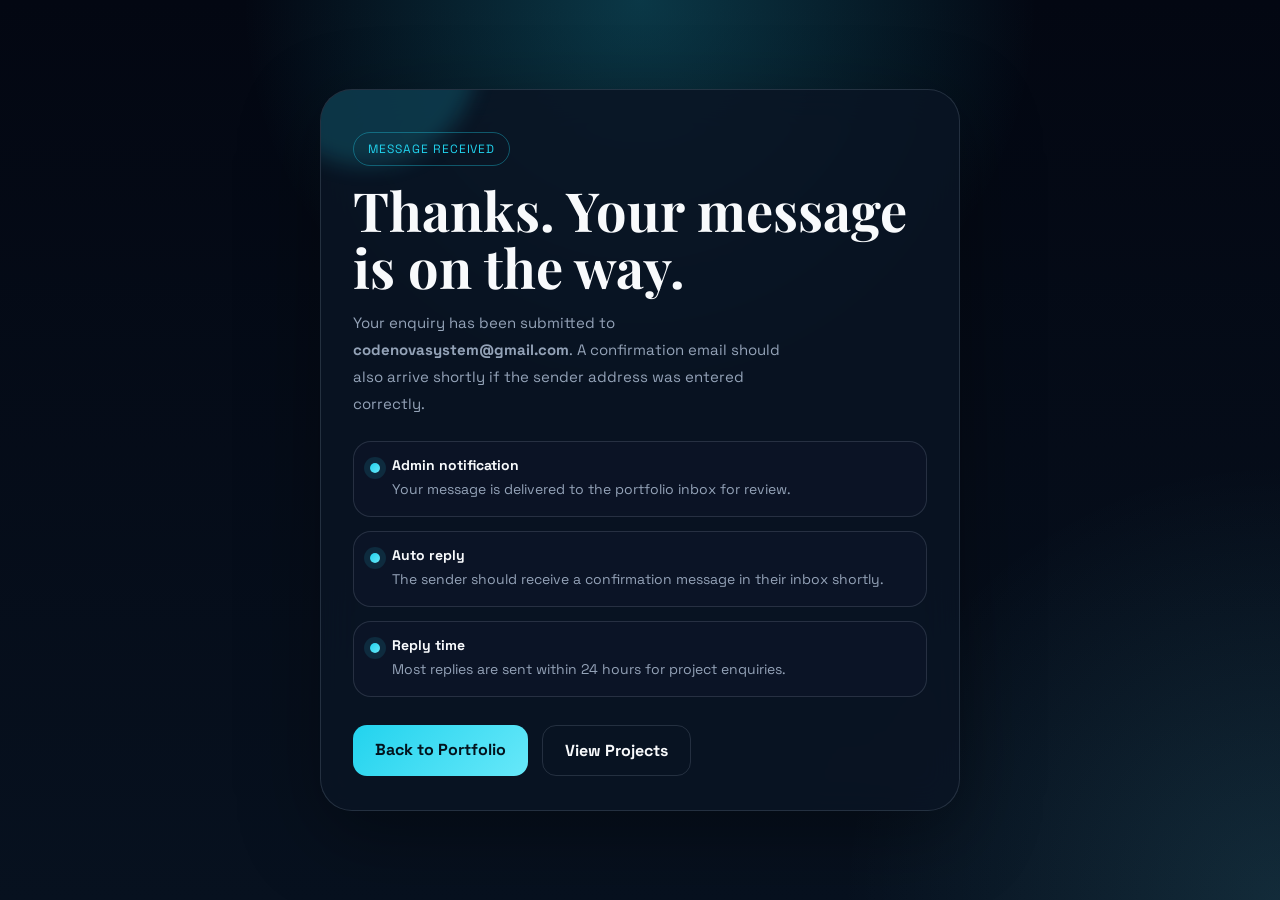
==== thanks.html @ 9f0090f9 "first commit" ====
<!DOCTYPE html>
<html lang="en">
<head>
  <meta charset="UTF-8" />
  <meta name="viewport" content="width=device-width, initial-scale=1.0" />
  <title>Thanks | Message Sent</title>
  <link rel="preconnect" href="https://fonts.googleapis.com" />
  <link rel="preconnect" href="https://fonts.gstatic.com" crossorigin />
  <link href="https://fonts.googleapis.com/css2?family=Playfair+Display:wght@700&family=Space+Grotesk:wght@400;500;700&display=swap" rel="stylesheet" />
  <style>
    :root {
      --bg: #07111f;
      --panel: rgba(10, 20, 36, 0.85);
      --text: #f8fafc;
      --muted: #94a3b8;
      --accent: #22d3ee;
      --accent-2: #67e8f9;
      --glow: rgba(34, 211, 238, 0.18);
      --border: rgba(148, 163, 184, 0.2);
    }

    * { box-sizing: border-box; }

    body {
      margin: 0;
      min-height: 100vh;
      display: grid;
      place-items: center;
      padding: 24px;
      font-family: 'Space Grotesk', sans-serif;
      color: var(--text);
      background:
        radial-gradient(circle at top, rgba(34, 211, 238, 0.24), transparent 36%),
        radial-gradient(circle at bottom right, rgba(103, 232, 249, 0.12), transparent 28%),
        linear-gradient(180deg, #030712 0%, var(--bg) 100%);
    }

    .card {
      width: min(100%, 640px);
      padding: 42px 32px 34px;
      border: 1px solid var(--border);
      border-radius: 32px;
      background: var(--panel);
      backdrop-filter: blur(18px);
      text-align: left;
      box-shadow: 0 24px 80px rgba(0, 0, 0, 0.35);
      position: relative;
      overflow: hidden;
    }

    .card::before {
      content: "";
      position: absolute;
      inset: -20% auto auto -10%;
      width: 220px;
      height: 220px;
      border-radius: 999px;
      background: var(--glow);
      filter: blur(10px);
    }

    .tag {
      display: inline-block;
      margin-bottom: 16px;
      padding: 8px 14px;
      border-radius: 999px;
      border: 1px solid rgba(34, 211, 238, 0.35);
      color: var(--accent);
      font-size: 12px;
      letter-spacing: 0.08em;
      text-transform: uppercase;
    }

    h1 {
      margin: 0 0 14px;
      font-family: 'Playfair Display', serif;
      font-size: clamp(34px, 6vw, 54px);
      line-height: 1.05;
    }

    p {
      margin: 0 0 24px;
      max-width: 46ch;
      color: var(--muted);
      line-height: 1.8;
      font-size: 15px;
    }

    .grid {
      display: grid;
      gap: 14px;
      margin: 0 0 28px;
    }

    .item {
      display: flex;
      gap: 12px;
      align-items: flex-start;
      padding: 14px 16px;
      border-radius: 18px;
      border: 1px solid var(--border);
      background: rgba(15, 23, 42, 0.5);
    }

    .dot {
      width: 10px;
      height: 10px;
      flex: 0 0 10px;
      margin-top: 7px;
      border-radius: 999px;
      background: linear-gradient(135deg, var(--accent), var(--accent-2));
      box-shadow: 0 0 0 6px rgba(34, 211, 238, 0.12);
    }

    .item strong {
      display: block;
      margin-bottom: 4px;
      font-size: 14px;
    }

    .item span {
      color: var(--muted);
      font-size: 14px;
      line-height: 1.7;
    }

    .actions {
      display: flex;
      gap: 14px;
      flex-wrap: wrap;
    }

    a {
      display: inline-block;
      padding: 14px 22px;
      border-radius: 14px;
      color: #03131d;
      text-decoration: none;
      font-weight: 700;
      background: linear-gradient(135deg, #22d3ee, #67e8f9);
    }

    .ghost {
      color: var(--text);
      background: transparent;
      border: 1px solid var(--border);
    }
  </style>
</head>
<body>
  <main class="card">
    <div class="tag">Message Received</div>
    <h1>Thanks. Your message is on the way.</h1>
    <p>Your enquiry has been submitted to <strong>codenovasystem@gmail.com</strong>. A confirmation email should also arrive shortly if the sender address was entered correctly.</p>
    <div class="grid">
      <div class="item">
        <div class="dot"></div>
        <div>
          <strong>Admin notification</strong>
          <span>Your message is delivered to the portfolio inbox for review.</span>
        </div>
      </div>
      <div class="item">
        <div class="dot"></div>
        <div>
          <strong>Auto reply</strong>
          <span>The sender should receive a confirmation message in their inbox shortly.</span>
        </div>
      </div>
      <div class="item">
        <div class="dot"></div>
        <div>
          <strong>Reply time</strong>
          <span>Most replies are sent within 24 hours for project enquiries.</span>
        </div>
      </div>
    </div>
    <div class="actions">
      <a href="portfolio.html#contact">Back to Portfolio</a>
      <a class="ghost" href="portfolio.html#projects">View Projects</a>
    </div>
  </main>
</body>
</html>
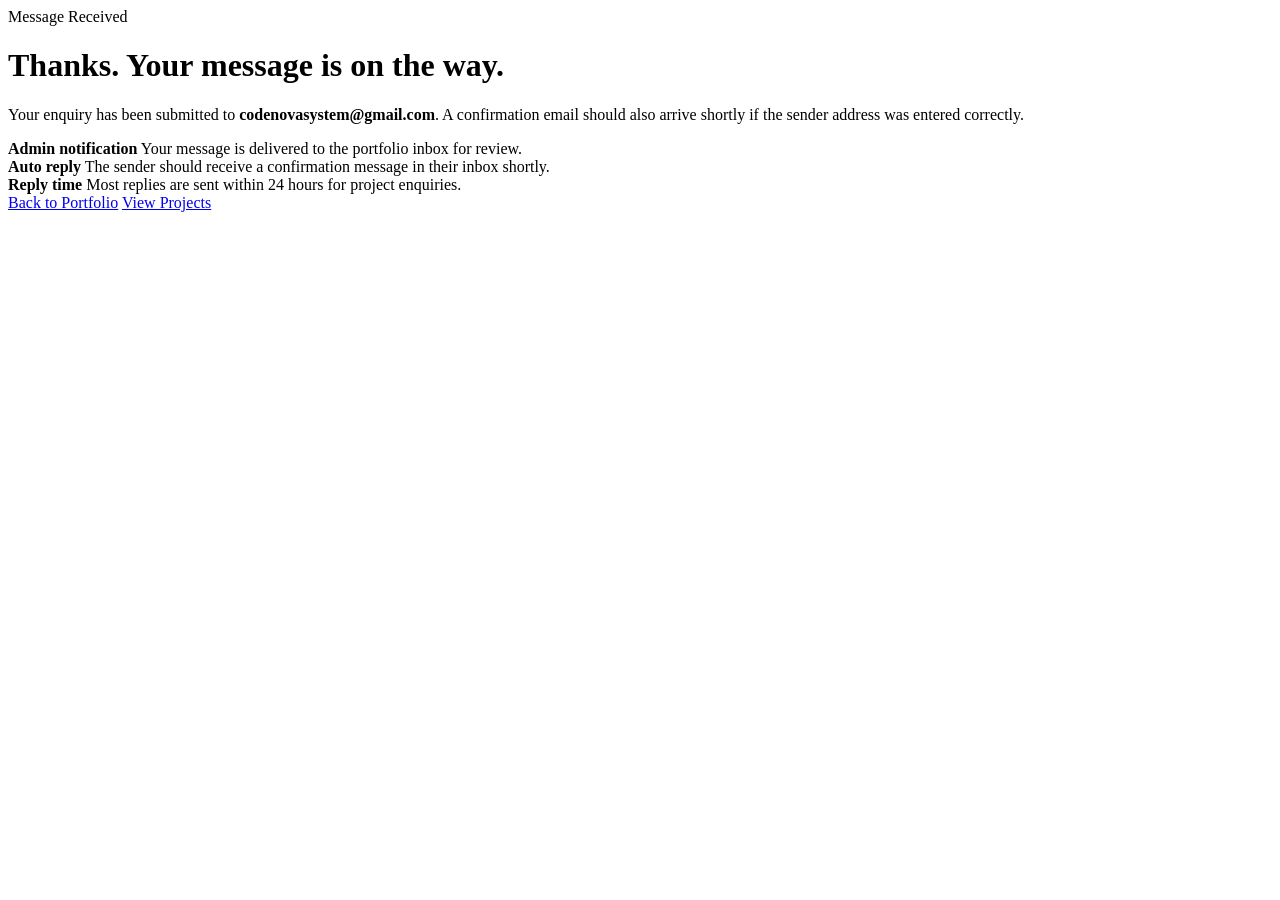
==== commit 7bee4b92: "fix index file" ====
--- a/thanks.html
+++ b/thanks.html
@@ -7,148 +7,10 @@
   <link rel="preconnect" href="https://fonts.googleapis.com" />
   <link rel="preconnect" href="https://fonts.gstatic.com" crossorigin />
   <link href="https://fonts.googleapis.com/css2?family=Playfair+Display:wght@700&family=Space+Grotesk:wght@400;500;700&display=swap" rel="stylesheet" />
-  <style>
-    :root {
-      --bg: #07111f;
-      --panel: rgba(10, 20, 36, 0.85);
-      --text: #f8fafc;
-      --muted: #94a3b8;
-      --accent: #22d3ee;
-      --accent-2: #67e8f9;
-      --glow: rgba(34, 211, 238, 0.18);
-      --border: rgba(148, 163, 184, 0.2);
-    }
 
-    * { box-sizing: border-box; }
-
-    body {
-      margin: 0;
-      min-height: 100vh;
-      display: grid;
-      place-items: center;
-      padding: 24px;
-      font-family: 'Space Grotesk', sans-serif;
-      color: var(--text);
-      background:
-        radial-gradient(circle at top, rgba(34, 211, 238, 0.24), transparent 36%),
-        radial-gradient(circle at bottom right, rgba(103, 232, 249, 0.12), transparent 28%),
-        linear-gradient(180deg, #030712 0%, var(--bg) 100%);
-    }
-
-    .card {
-      width: min(100%, 640px);
-      padding: 42px 32px 34px;
-      border: 1px solid var(--border);
-      border-radius: 32px;
-      background: var(--panel);
-      backdrop-filter: blur(18px);
-      text-align: left;
-      box-shadow: 0 24px 80px rgba(0, 0, 0, 0.35);
-      position: relative;
-      overflow: hidden;
-    }
-
-    .card::before {
-      content: "";
-      position: absolute;
-      inset: -20% auto auto -10%;
-      width: 220px;
-      height: 220px;
-      border-radius: 999px;
-      background: var(--glow);
-      filter: blur(10px);
-    }
-
-    .tag {
-      display: inline-block;
-      margin-bottom: 16px;
-      padding: 8px 14px;
-      border-radius: 999px;
-      border: 1px solid rgba(34, 211, 238, 0.35);
-      color: var(--accent);
-      font-size: 12px;
-      letter-spacing: 0.08em;
-      text-transform: uppercase;
-    }
-
-    h1 {
-      margin: 0 0 14px;
-      font-family: 'Playfair Display', serif;
-      font-size: clamp(34px, 6vw, 54px);
-      line-height: 1.05;
-    }
-
-    p {
-      margin: 0 0 24px;
-      max-width: 46ch;
-      color: var(--muted);
-      line-height: 1.8;
-      font-size: 15px;
-    }
-
-    .grid {
-      display: grid;
-      gap: 14px;
-      margin: 0 0 28px;
-    }
-
-    .item {
-      display: flex;
-      gap: 12px;
-      align-items: flex-start;
-      padding: 14px 16px;
-      border-radius: 18px;
-      border: 1px solid var(--border);
-      background: rgba(15, 23, 42, 0.5);
-    }
-
-    .dot {
-      width: 10px;
-      height: 10px;
-      flex: 0 0 10px;
-      margin-top: 7px;
-      border-radius: 999px;
-      background: linear-gradient(135deg, var(--accent), var(--accent-2));
-      box-shadow: 0 0 0 6px rgba(34, 211, 238, 0.12);
-    }
-
-    .item strong {
-      display: block;
-      margin-bottom: 4px;
-      font-size: 14px;
-    }
-
-    .item span {
-      color: var(--muted);
-      font-size: 14px;
-      line-height: 1.7;
-    }
-
-    .actions {
-      display: flex;
-      gap: 14px;
-      flex-wrap: wrap;
-    }
-
-    a {
-      display: inline-block;
-      padding: 14px 22px;
-      border-radius: 14px;
-      color: #03131d;
-      text-decoration: none;
-      font-weight: 700;
-      background: linear-gradient(135deg, #22d3ee, #67e8f9);
-    }
-
-    .ghost {
-      color: var(--text);
-      background: transparent;
-      border: 1px solid var(--border);
-    }
-  </style>
 </head>
 <body>
-  <main class="card">
+  <main class="thank_card">
     <div class="tag">Message Received</div>
     <h1>Thanks. Your message is on the way.</h1>
     <p>Your enquiry has been submitted to <strong>codenovasystem@gmail.com</strong>. A confirmation email should also arrive shortly if the sender address was entered correctly.</p>
@@ -176,8 +38,8 @@
       </div>
     </div>
     <div class="actions">
-      <a href="portfolio.html#contact">Back to Portfolio</a>
-      <a class="ghost" href="portfolio.html#projects">View Projects</a>
+      <a href="index.html#contact">Back to Portfolio</a>
+      <a class="ghost" href="index.html#projects">View Projects</a>
     </div>
   </main>
 </body>
